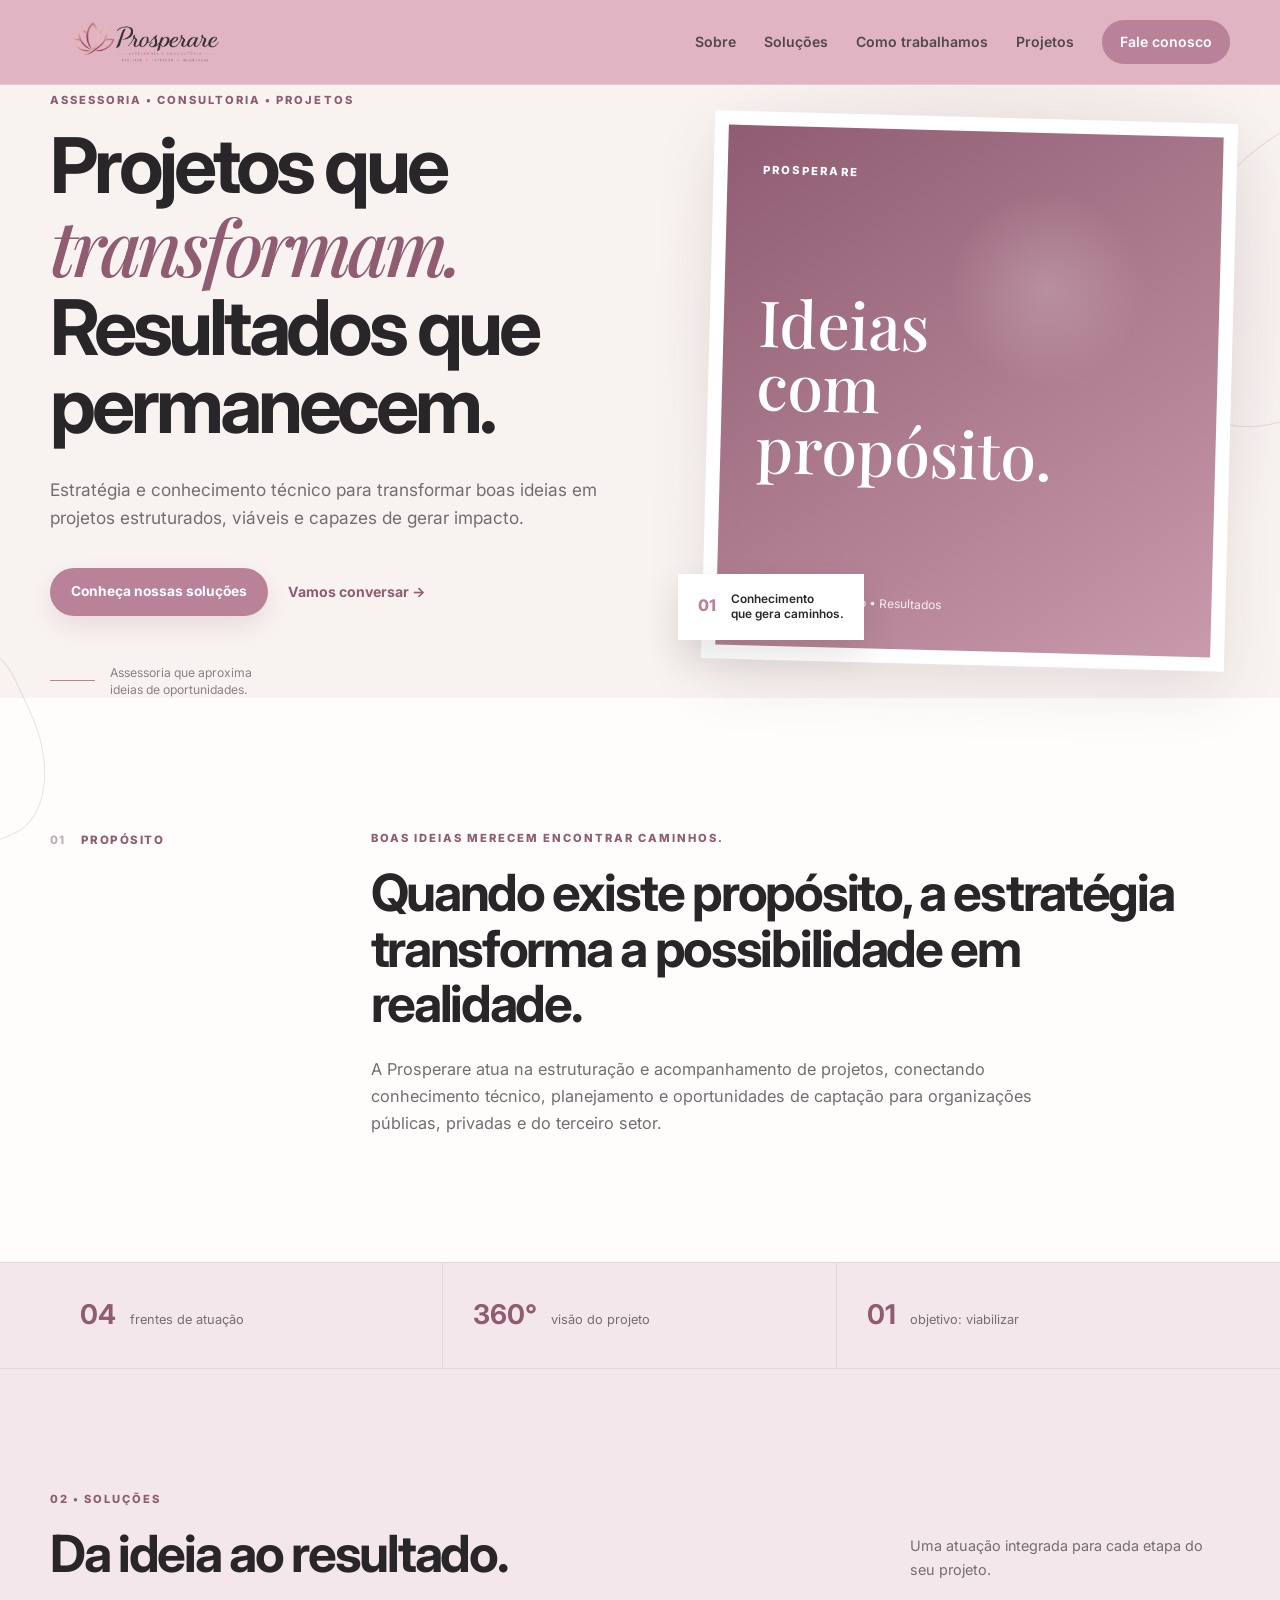
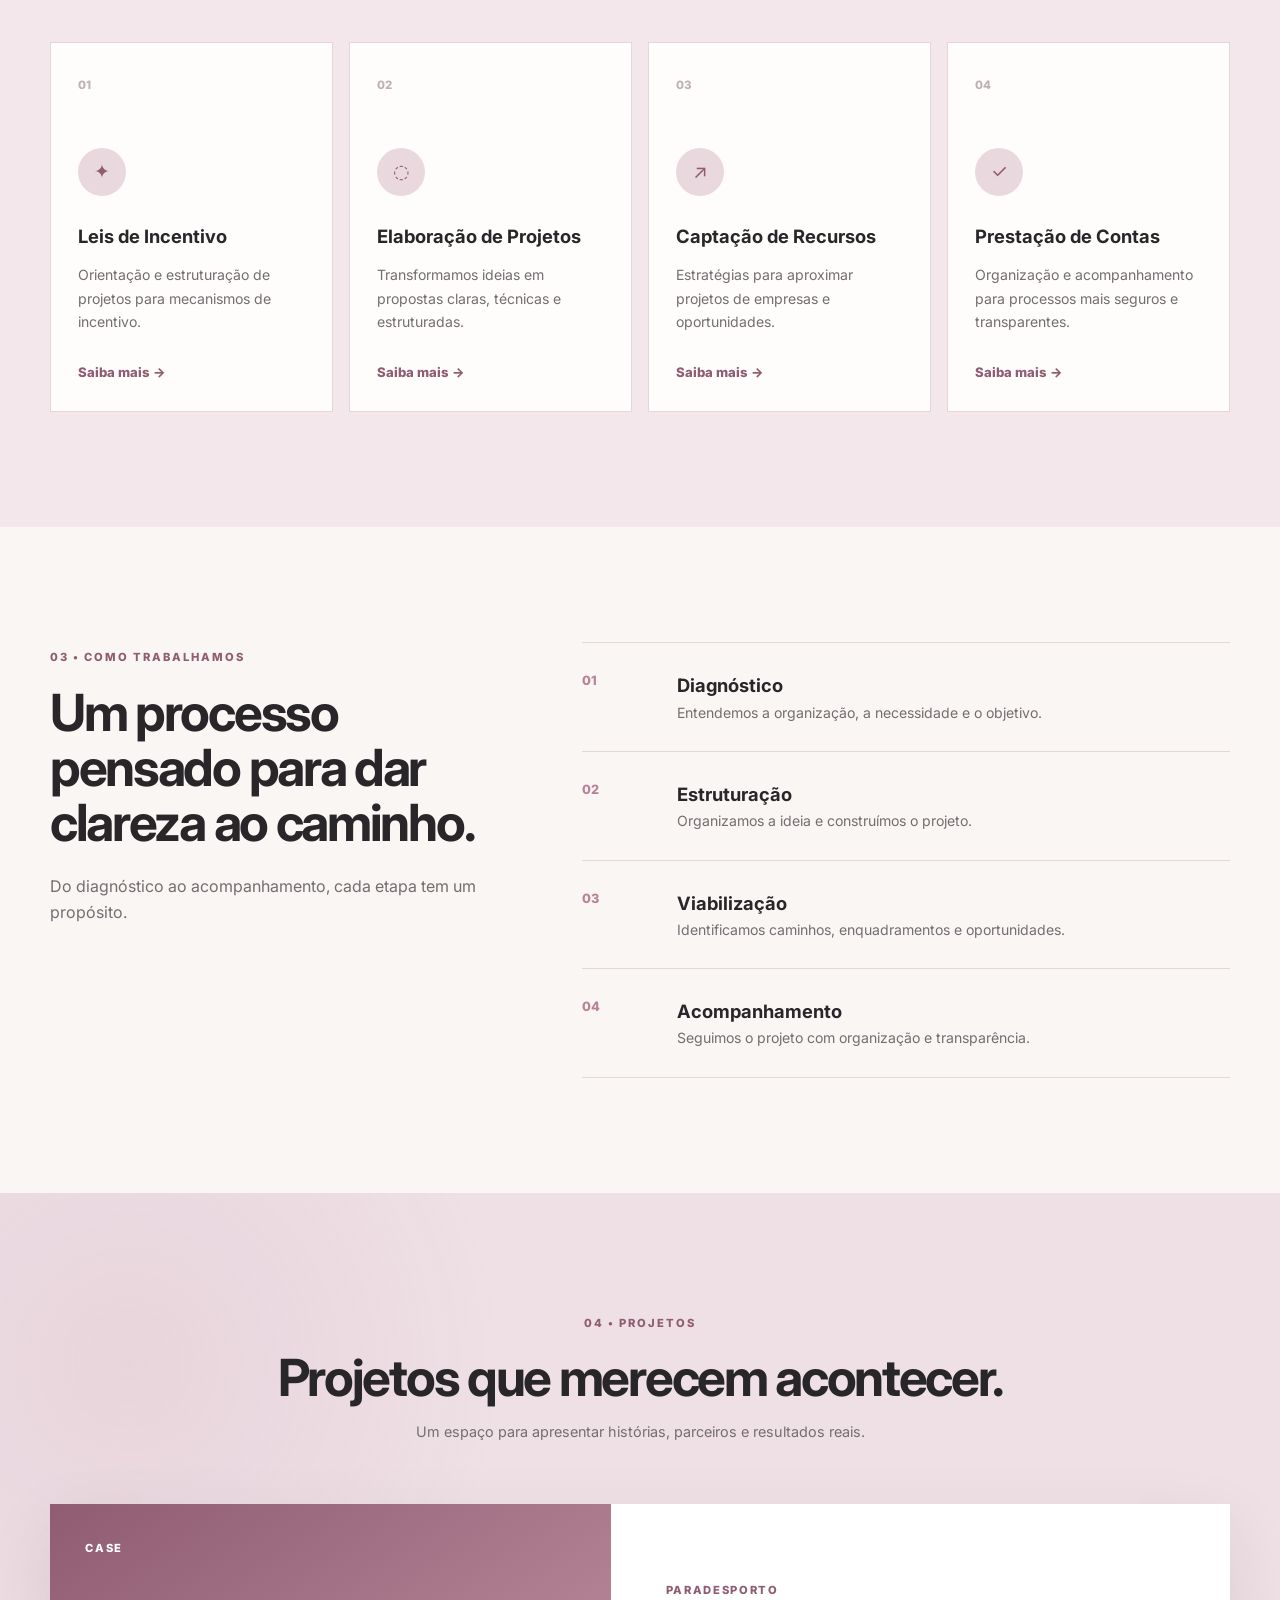
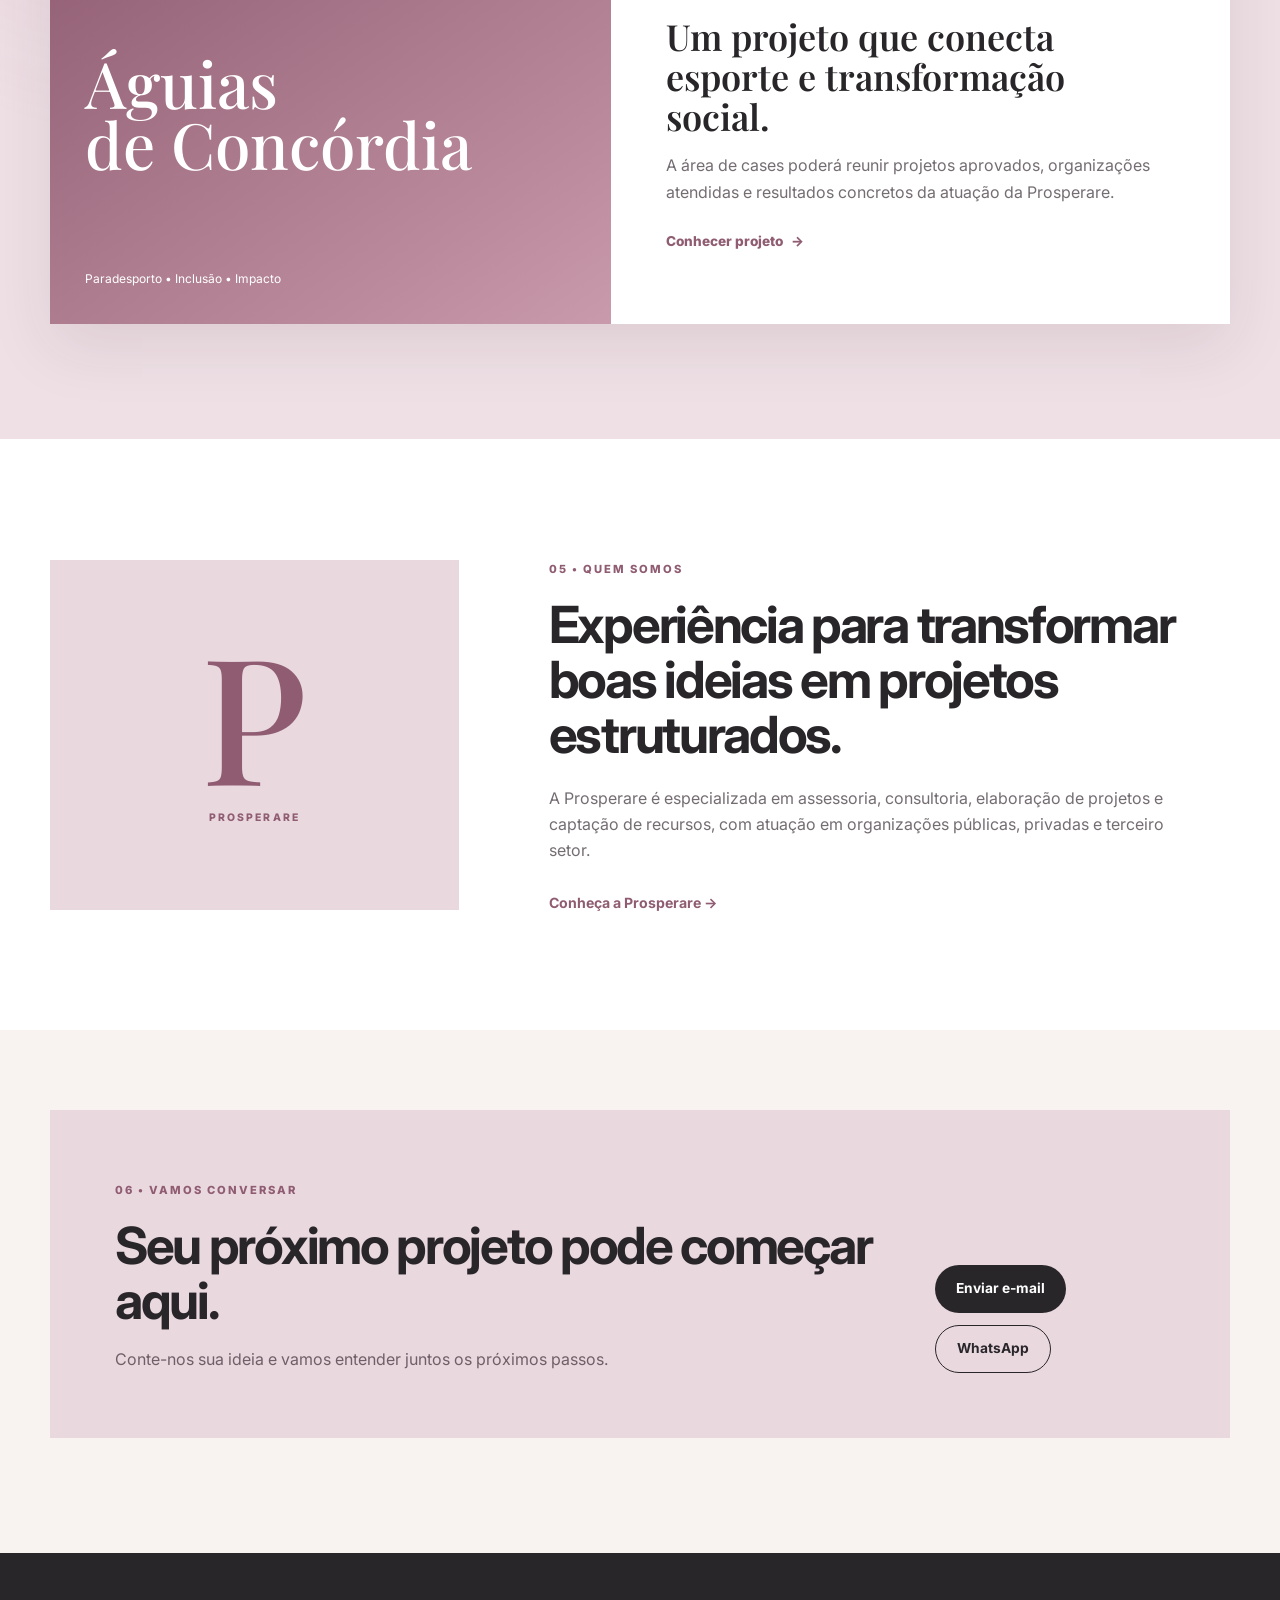
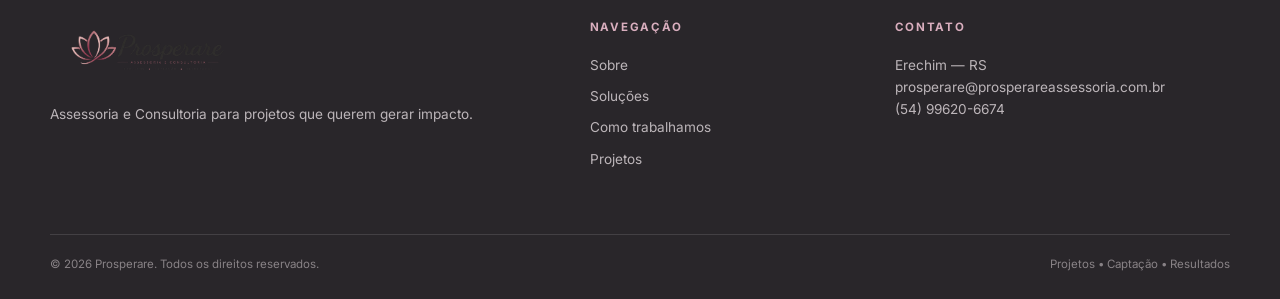
==== index.html @ 9f31856b "Primeira versão do site Prosperare" ====
<!DOCTYPE html>
<html lang="pt-BR">

<head>
  <meta charset="UTF-8">
  <meta name="viewport" content="width=device-width, initial-scale=1.0">

  <meta name="description" content="Prosperare Assessoria e Consultoria — projetos, leis de incentivo, captação de recursos e prestação de contas.">
  <title>Prosperare | Assessoria e Consultoria</title>

  <link rel="icon" href="assets/logo-prosperare.png" type="image/png">

  <link rel="preconnect" href="https://fonts.googleapis.com">
  <link rel="preconnect" href="https://fonts.gstatic.com" crossorigin>
  <link href="https://fonts.googleapis.com/css2?family=Inter:wght@400;500;600;700&family=Playfair+Display:wght@500;600;700&display=swap" rel="stylesheet">

  <link rel="stylesheet" href="style.css">
</head>

<body>
  <header class="header">
    <div class="container header-inner">
      <a class="brand" href="#inicio" aria-label="Prosperare">
        <img src="assets/2026_imgs/logo_prosperare_2026.png" alt="Prosperare Assessoria e Consultoria">
      </a>

      <button class="menu-toggle" type="button" aria-expanded="false" aria-controls="main-nav" aria-label="Abrir menu">
        <span></span><span></span><span></span>
      </button>

      <nav class="nav" id="main-nav" aria-label="Navegação principal">
        <a href="#sobre">Sobre</a>
        <a href="#solucoes">Soluções</a>
        <a href="#processo">Como trabalhamos</a>
        <a href="#projetos">Projetos</a>
        <a href="#contato" class="nav-button">Fale conosco</a>
      </nav>
    </div>
  </header>

  <main>
    <section class="hero" id="inicio">
      <div class="hero-petal petal-a" aria-hidden="true"></div>
      <div class="hero-petal petal-b" aria-hidden="true"></div>

      <div class="container hero-grid">
        <div class="hero-content reveal">
          <span class="eyebrow">ASSESSORIA • CONSULTORIA • PROJETOS</span>

          <h1>
            Projetos que <em>transformam.</em><br>
            Resultados que permanecem.
          </h1>

          <p class="hero-text">
            Estratégia e conhecimento técnico para transformar boas ideias
            em projetos estruturados, viáveis e capazes de gerar impacto.
          </p>

          <div class="hero-actions">
            <a href="#solucoes" class="btn btn-primary">Conheça nossas soluções</a>
            <a href="#contato" class="text-link">Vamos conversar <span>→</span></a>
          </div>

          <div class="hero-signature">
            <span></span>
            <p>Assessoria que aproxima<br>ideias de oportunidades.</p>
          </div>
        </div>

        <div class="hero-visual reveal">
          <div class="image-frame">
            <div class="image-placeholder">
              <span>PROSPERARE</span>
              <strong>Ideias<br>com propósito.</strong>
              <small>Projetos • Captação • Resultados</small>
            </div>
          </div>
          <div class="hero-caption">
            <span>01</span>
            <p>Conhecimento<br>que gera caminhos.</p>
          </div>
        </div>
      </div>
    </section>

    <section class="intro-section" id="sobre">
      <div class="container intro-grid">
        <div class="section-label reveal">
          <span>01</span>
          <p>PROPÓSITO</p>
        </div>

        <div class="intro-copy reveal">
          <span class="eyebrow">BOAS IDEIAS MERECEM ENCONTRAR CAMINHOS.</span>
          <h2>Quando existe propósito, a estratégia transforma a possibilidade em realidade.</h2>
          <p>
            A Prosperare atua na estruturação e acompanhamento de projetos,
            conectando conhecimento técnico, planejamento e oportunidades de
            captação para organizações públicas, privadas e do terceiro setor.
          </p>
        </div>
      </div>
    </section>

    <section class="numbers-section">
      <div class="container numbers">
        <div class="number-item">
          <strong>04</strong>
          <span>frentes de atuação</span>
        </div>
        <div class="number-item">
          <strong>360°</strong>
          <span>visão do projeto</span>
        </div>
        <div class="number-item">
          <strong>01</strong>
          <span>objetivo: viabilizar</span>
        </div>
      </div>
    </section>

    <section class="solutions-section section" id="solucoes">
      <div class="container">
        <div class="section-heading reveal">
          <div>
            <span class="eyebrow">02 • SOLUÇÕES</span>
            <h2>Da ideia ao resultado.</h2>
          </div>
          <p>Uma atuação integrada para cada etapa do seu projeto.</p>
        </div>

        <div class="solutions-grid">
          <article class="solution reveal">
            <span class="solution-number">01</span>
            <div class="solution-symbol">✦</div>
            <h3>Leis de Incentivo</h3>
            <p>Orientação e estruturação de projetos para mecanismos de incentivo.</p>
            <a href="#contato">Saiba mais <span>→</span></a>
          </article>

          <article class="solution reveal">
            <span class="solution-number">02</span>
            <div class="solution-symbol">◌</div>
            <h3>Elaboração de Projetos</h3>
            <p>Transformamos ideias em propostas claras, técnicas e estruturadas.</p>
            <a href="#contato">Saiba mais <span>→</span></a>
          </article>

          <article class="solution reveal">
            <span class="solution-number">03</span>
            <div class="solution-symbol">↗</div>
            <h3>Captação de Recursos</h3>
            <p>Estratégias para aproximar projetos de empresas e oportunidades.</p>
            <a href="#contato">Saiba mais <span>→</span></a>
          </article>

          <article class="solution reveal">
            <span class="solution-number">04</span>
            <div class="solution-symbol">✓</div>
            <h3>Prestação de Contas</h3>
            <p>Organização e acompanhamento para processos mais seguros e transparentes.</p>
            <a href="#contato">Saiba mais <span>→</span></a>
          </article>
        </div>
      </div>
    </section>

    <section class="process-section section" id="processo">
      <div class="container process-grid">
        <div class="process-title reveal">
          <span class="eyebrow">03 • COMO TRABALHAMOS</span>
          <h2>Um processo pensado para dar clareza ao caminho.</h2>
          <p>Do diagnóstico ao acompanhamento, cada etapa tem um propósito.</p>
        </div>

        <div class="process-list">
          <div class="process-step reveal">
            <span>01</span>
            <div>
              <h3>Diagnóstico</h3>
              <p>Entendemos a organização, a necessidade e o objetivo.</p>
            </div>
          </div>
          <div class="process-step reveal">
            <span>02</span>
            <div>
              <h3>Estruturação</h3>
              <p>Organizamos a ideia e construímos o projeto.</p>
            </div>
          </div>
          <div class="process-step reveal">
            <span>03</span>
            <div>
              <h3>Viabilização</h3>
              <p>Identificamos caminhos, enquadramentos e oportunidades.</p>
            </div>
          </div>
          <div class="process-step reveal">
            <span>04</span>
            <div>
              <h3>Acompanhamento</h3>
              <p>Seguimos o projeto com organização e transparência.</p>
            </div>
          </div>
        </div>
      </div>
    </section>

    <section class="projects-section section" id="projetos">
      <div class="container">
        <div class="section-heading centered reveal">
          <span class="eyebrow">04 • PROJETOS</span>
          <h2>Projetos que merecem acontecer.</h2>
          <p>Um espaço para apresentar histórias, parceiros e resultados reais.</p>
        </div>

        <article class="case reveal">
          <div class="case-image">
            <span>CASE</span>
            <strong>Águias<br>de Concórdia</strong>
            <small>Paradesporto • Inclusão • Impacto</small>
          </div>
          <div class="case-copy">
            <span class="case-tag">PARADESPORTO</span>
            <h3>Um projeto que conecta esporte e transformação social.</h3>
            <p>
              A área de cases poderá reunir projetos aprovados, organizações
              atendidas e resultados concretos da atuação da Prosperare.
            </p>
            <a class="case-link" href="https://rafaeldataanalytics.github.io/aguias-concordia/" target="_blank" rel="noopener noreferrer">
              Conhecer projeto <span>→</span>
            </a>
          </div>
        </article>
      </div>
    </section>

    <section class="about-section section">
      <div class="container about-grid">
        <div class="about-mark reveal">
          <span>P</span>
          <p>PROSPERARE</p>
        </div>
        <div class="about-copy reveal">
          <span class="eyebrow">05 • QUEM SOMOS</span>
          <h2>Experiência para transformar boas ideias em projetos estruturados.</h2>
          <p>
            A Prosperare é especializada em assessoria, consultoria,
            elaboração de projetos e captação de recursos, com atuação em
            organizações públicas, privadas e terceiro setor.
          </p>
          <a class="text-link" href="#contato">Conheça a Prosperare <span>→</span></a>
        </div>
      </div>
    </section>

    <section class="contact-section" id="contato">
      <div class="container contact-box reveal">
        <div>
          <span class="eyebrow">06 • VAMOS CONVERSAR</span>
          <h2>Seu próximo projeto pode começar aqui.</h2>
          <p>Conte-nos sua ideia e vamos entender juntos os próximos passos.</p>
        </div>
        <div class="contact-actions">
          <a class="btn btn-dark" href="mailto:prosperare@prosperareassessoria.com.br">Enviar e-mail</a>
          <a class="btn btn-outline" href="https://wa.me/5554996206674" target="_blank" rel="noopener noreferrer">WhatsApp</a>
        </div>
      </div>
    </section>
  </main>

  <footer class="footer">
    <div class="container footer-grid">
      <div>
        <img src="assets/2026_imgs/logo_prosperare_2026.png" class="footer-logo" alt="Prosperare">
        <p>Assessoria e Consultoria para projetos que querem gerar impacto.</p>
      </div>
      <div>
        <h3>Navegação</h3>
        <a href="#sobre">Sobre</a>
        <a href="#solucoes">Soluções</a>
        <a href="#processo">Como trabalhamos</a>
        <a href="#projetos">Projetos</a>
      </div>
      <div>
        <h3>Contato</h3>
        <p>Erechim — RS</p>
        <p>prosperare@prosperareassessoria.com.br</p>
        <p>(54) 99620-6674</p>
      </div>
    </div>
    <div class="container footer-bottom">
      <span>© 2026 Prosperare. Todos os direitos reservados.</span>
      <span>Projetos • Captação • Resultados</span>
    </div>
  </footer>

  <script src="script.js"></script>
</body>

</html>
---- style.css ----
/* =========================================================
   PROSPERARE 2.0 — FEMININA / EDITORIAL / SOFISTICADA
   ========================================================= */

:root {
  --rose: #b98298;
  --rose-dark: #8f5c71;
  --rose-soft: #ead8df;
  --rose-pale: #f3e7eb;

  --cream: #f8f3f1;
  --paper: #fffdfc;

  --ink: #29262a;
  --muted: #746d72;
  --line: #e3d7dc;

  --shadow: 0 22px 60px rgba(70, 40, 51, 0.1);
}

* {
  margin: 0;
  padding: 0;
  box-sizing: border-box;
}

html {
  scroll-behavior: smooth;
  scroll-padding-top: 85px;
}

body {
  font-family: "Inter", sans-serif;
  background: var(--cream);
  color: var(--ink);
  line-height: 1.65;
}

main {
  background: var(--line);
}

a {
  color: inherit;
  text-decoration: none;
}
img {
  display: block;
  max-width: 100%;
}

.container {
  width: min(1180px, calc(100% - 40px));
  margin-inline: auto;
}

.eyebrow {
  display: inline-block;
  color: var(--rose-dark);
  font-size: 0.7rem;
  font-weight: 800;
  letter-spacing: 0.18em;
  text-transform: uppercase;
  margin-bottom: 18px;
}

/* HEADER */
.header {
  position: sticky;
  top: 0;
  z-index: 1000;

  background: rgba(224, 176, 192, 0.94);
  backdrop-filter: blur(15px);

  border-bottom: 1px solid #dfcdd4;
}

.header-inner {
  min-height: 84px;
  display: flex;
  align-items: center;
  justify-content: space-between;
}

.brand img {
  width: 190px;
}

.nav {
  display: flex;
  align-items: center;
  gap: 28px;
  font-size: 0.88rem;
  font-weight: 600;
}

.nav a:not(.nav-button) {
  position: relative;
  color: #4f494e;
}

.nav a:not(.nav-button)::after {
  content: "";
  position: absolute;
  left: 0;
  bottom: -7px;
  width: 0;
  height: 1px;
  background: var(--rose);
  transition: width 0.25s ease;
}

.nav a:hover {
  color: var(--rose-dark);
}
.nav a:hover::after {
  width: 100%;
}

.nav-button {
  padding: 10px 18px;
  background: var(--rose);
  color: white;
  border-radius: 999px;
  transition:
    transform 0.25s ease,
    background 0.25s ease;
}

.nav-button:hover {
  background: var(--rose-dark);
  transform: translateY(-2px);
}

.menu-toggle {
  display: none;
  border: 0;
  background: transparent;
  cursor: pointer;
}

.menu-toggle span {
  display: block;
  width: 26px;
  height: 2px;
  background: var(--ink);
  margin: 5px 0;
}

/* HERO */
.hero {
  background:
    radial-gradient(
      circle at 78% 35%,
      rgba(185, 130, 152, 0.18),
      transparent 32%
    ),
    #f8f3f1;
}

.hero-grid {
  display: grid;
  grid-template-columns: 1.05fr 0.95fr;
  gap: 80px;
  align-items: center;
}

.hero h1 {
  max-width: 750px;
  font-size: clamp(3rem, 6vw, 5.4rem);
  line-height: 1.02;
  letter-spacing: -0.055em;
  font-weight: 700;
}

.hero h1 em {
  color: var(--rose-dark);
  font-family: "Playfair Display", serif;
  font-weight: 500;
}

.hero-text {
  max-width: 610px;
  margin: 30px 0 35px;
  color: var(--muted);
  font-size: 1.08rem;
}

.hero-actions {
  display: flex;
  align-items: center;
  flex-wrap: wrap;
  gap: 20px;
}

.btn {
  display: inline-flex;
  align-items: center;
  justify-content: center;
  min-height: 48px;
  padding: 0 21px;
  border-radius: 999px;
  font-size: 0.86rem;
  font-weight: 700;
  transition:
    transform 0.25s ease,
    box-shadow 0.25s ease,
    background 0.25s ease;
}

.btn:hover {
  transform: translateY(-3px);
}

.btn-primary {
  background: var(--rose);
  color: white;
  box-shadow: 0 10px 25px rgba(185, 130, 152, 0.22);
}

.btn-primary:hover {
  background: var(--rose-dark);
  box-shadow: 0 15px 30px rgba(143, 92, 113, 0.22);
}

.btn-dark {
  background: var(--ink);
  color: white;
}
.btn-dark:hover {
  background: var(--rose-dark);
}

.btn-outline {
  border: 1px solid var(--ink);
  color: var(--ink);
}

.btn-outline:hover {
  background: var(--ink);
  color: white;
}

.text-link {
  color: var(--rose-dark);
  font-weight: 700;
  font-size: 0.88rem;
}

.text-link span,
.solution a span,
.case-link span {
  display: inline-block;
  transition: transform 0.25s ease;
}

.text-link:hover span,
.solution a:hover span,
.case-link:hover span {
  transform: translateX(5px);
}

.hero-signature {
  display: flex;
  align-items: center;
  gap: 15px;
  margin-top: 48px;
}

.hero-signature > span {
  width: 45px;
  height: 1px;
  background: var(--rose);
}

.hero-signature p {
  color: #8a8186;
  font-size: 0.76rem;
  line-height: 1.4;
}

/* HERO VISUAL */
.hero-visual {
  position: relative;
}

.image-frame {
  padding: 14px;
  background: white;
  box-shadow: var(--shadow);
  transform: rotate(1.5deg);
}

.image-placeholder {
  min-height: 520px;
  padding: 35px;
  display: flex;
  flex-direction: column;
  justify-content: space-between;
  color: white;
  background:
    radial-gradient(
      circle at 65% 30%,
      rgba(255, 255, 255, 0.18),
      transparent 20%
    ),
    linear-gradient(145deg, #8f5c71, #c99aab);
}

.image-placeholder span {
  font-size: 0.7rem;
  letter-spacing: 0.2em;
  font-weight: 800;
}

.image-placeholder strong {
  font:
    500 clamp(3rem, 5vw, 4.8rem)/0.98 "Playfair Display",
    serif;
}

.image-placeholder small {
  font-size: 0.75rem;
  color: #f8edf1;
}

.hero-caption {
  position: absolute;
  left: -30px;
  bottom: 25px;
  padding: 18px 20px;
  display: flex;
  gap: 15px;
  background: white;
  box-shadow: 0 15px 35px rgba(50, 30, 38, 0.12);
}

.hero-caption span {
  color: var(--rose);
  font-weight: 800;
}

.hero-caption p {
  font-size: 0.74rem;
  line-height: 1.3;
  font-weight: 600;
}

/* DECOR */
.hero-petal {
  position: absolute;
  border: 1px solid rgba(185, 130, 152, 0.25);
  border-radius: 70% 30% 60% 40%;
  transform: rotate(25deg);
}

.petal-a {
  width: 230px;
  height: 350px;
  right: -130px;
  top: 90px;
}

.petal-b {
  width: 120px;
  height: 190px;
  left: -80px;
  bottom: 60px;
  transform: rotate(-25deg);
}

/* INTRO */
.intro-section {
  padding: 125px 0;
  background: var(--paper);
}

.intro-grid {
  display: grid;
  grid-template-columns: 0.28fr 1fr;
  gap: 80px;
}

.section-label {
  padding-top: 8px;
  display: flex;
  gap: 15px;
  color: var(--rose-dark);
  font-size: 0.72rem;
  font-weight: 800;
  letter-spacing: 0.13em;
}

.section-label span {
  color: #bcaeb4;
}

.intro-copy {
  max-width: 850px;
}

.intro-copy h2,
.section-heading h2,
.process-title h2,
.about-copy h2,
.contact-box h2 {
  font-size: clamp(2.3rem, 4vw, 4rem);
  line-height: 1.08;
  letter-spacing: -0.045em;
}

.intro-copy p {
  max-width: 700px;
  margin-top: 25px;
  color: var(--muted);
  font-size: 1.02rem;
}

/* NUMBERS */
.numbers-section {
  background: var(--rose-pale);
  border-block: 1px solid var(--line);
}

.numbers {
  display: grid;
  grid-template-columns: repeat(3, 1fr);
}

.number-item {
  padding: 30px;
  display: flex;
  align-items: baseline;
  gap: 14px;
  border-right: 1px solid var(--line);
}

.number-item:last-child {
  border-right: 0;
}

.number-item strong {
  color: var(--rose-dark);
  font-size: 1.7rem;
}

.number-item span {
  color: #766d72;
  font-size: 0.8rem;
}

/* SOLUTIONS */
.section {
  padding: 115px 0;
}

.solutions-section {
  position: relative;
  background: #f3e7eb;
}

.section-heading {
  display: flex;
  justify-content: space-between;
  align-items: end;
  gap: 50px;
}

.section-heading > p {
  max-width: 320px;
  color: var(--muted);
  font-size: 0.9rem;
}

.solutions-grid {
  margin-top: 60px;
  display: grid;
  grid-template-columns: repeat(4, 1fr);
  gap: 16px;
}

.solution {
  min-height: 365px;
  padding: 27px;
  background: var(--paper);
  border: 1px solid var(--line);

  transition:
    transform 0.3s ease,
    box-shadow 0.3s ease,
    border-color 0.3s ease;
}

.solution:hover {
  transform: translateY(-8px);
  border-color: #cfacba;
  box-shadow: var(--shadow);
}

.solution-number {
  color: #bdb1b6;
  font-size: 0.72rem;
  font-weight: 800;
}

.solution-symbol {
  width: 48px;
  height: 48px;
  margin: 52px 0 25px;
  display: grid;
  place-items: center;
  border-radius: 50%;
  background: var(--rose-soft);
  color: var(--rose-dark);
  font-size: 1.2rem;
}

.solution h3 {
  font-size: 1.15rem;
}
.solution p {
  margin: 12px 0 25px;
  color: var(--muted);
  font-size: 0.88rem;
}
.solution a {
  color: var(--rose-dark);
  font-size: 0.82rem;
  font-weight: 800;
}

/* PROCESS */
.process-section {
  background: #faf6f4;
}

.process-grid {
  display: grid;
  grid-template-columns: 0.8fr 1.2fr;
  gap: 100px;
}

.process-title p {
  margin-top: 22px;
  max-width: 450px;
  color: var(--muted);
}

.process-list {
  border-top: 1px solid var(--line);
}

.process-step {
  display: grid;
  grid-template-columns: 75px 1fr;
  gap: 20px;
  padding: 27px 0;
  border-bottom: 1px solid var(--line);
  transition: padding-left 0.25s ease;
}

.process-step:hover {
  padding-left: 10px;
}
.process-step > span {
  color: var(--rose);
  font-weight: 800;
  font-size: 0.8rem;
}
.process-step h3 {
  font-size: 1.15rem;
}
.process-step p {
  color: var(--muted);
  font-size: 0.88rem;
}

/* PROJECT */
.projects-section {
  position: relative;
  background:
    radial-gradient(
      circle at 10% 20%,
      rgba(185, 130, 152, 0.12),
      transparent 28%
    ),
    #eee0e5;
}

.centered {
  text-align: center;
  display: block;
}
.centered p {
  max-width: 560px;
  margin: 15px auto 0;
}

.case {
  margin-top: 60px;
  display: grid;
  grid-template-columns: 0.95fr 1.05fr;
  background: white;
  box-shadow: var(--shadow);
}

.case-image {
  min-height: 420px;
  padding: 35px;
  display: flex;
  flex-direction: column;
  justify-content: space-between;
  color: white;
  background: linear-gradient(145deg, #8f5c71, #c99aab);
}

.case-image span {
  font-size: 0.7rem;
  letter-spacing: 0.16em;
  font-weight: 800;
}

.case-image strong {
  font:
    500 clamp(2.8rem, 5vw, 4.5rem)/0.95 "Playfair Display",
    serif;
}

.case-image small {
  font-size: 0.75rem;
}

.case-copy {
  padding: 55px;
  align-self: center;
}

.case-tag {
  color: var(--rose-dark);
  font-size: 0.7rem;
  font-weight: 800;
  letter-spacing: 0.15em;
}

.case-copy h3 {
  margin: 16px 0;
  max-width: 550px;
  font:
    600 2.25rem/1.1 "Playfair Display",
    serif;
}

.case-copy p {
  max-width: 520px;
  color: var(--muted);
}
.case-link {
  display: inline-flex;
  gap: 8px;
  margin-top: 25px;
  color: var(--rose-dark);
  font-size: 0.85rem;
  font-weight: 800;
}

/* ABOUT */
.about-section {
  background: white;
}

.about-grid {
  display: grid;
  grid-template-columns: 0.75fr 1.25fr;
  gap: 90px;
  align-items: center;
}

.about-mark {
  min-height: 350px;
  display: grid;
  place-items: center;
  align-content: center;
  background: var(--rose-soft);
  color: var(--rose-dark);
}

.about-mark span {
  font:
    500 11rem/0.8 "Playfair Display",
    serif;
}

.about-mark p {
  margin-top: 25px;
  font-size: 0.65rem;
  letter-spacing: 0.2em;
  font-weight: 800;
}

.about-copy p {
  max-width: 620px;
  margin: 22px 0 25px;
  color: var(--muted);
}

/* CONTACT */
.contact-section {
  padding: 80px 0 115px;
  background: var(--cream);
}

.contact-box {
  padding: 65px;
  display: flex;
  align-items: end;
  justify-content: space-between;
  gap: 50px;
  background: var(--rose-soft);
}

.contact-box p {
  margin-top: 18px;
  color: #705f67;
}
.contact-actions {
  display: flex;
  flex-wrap: wrap;
  gap: 12px;
}

/* FOOTER */
.footer {
  padding: 65px 0 25px;
  background: #29262a;
  color: white;
}

.footer-grid {
  display: grid;
  grid-template-columns: 1.4fr 0.7fr 1fr;
  gap: 70px;
}

.footer-logo {
  width: 195px;
  margin-bottom: 20px;
}

.footer p,
.footer a {
  color: #bcb5b9;
  font-size: 0.85rem;
}

.footer h3 {
  margin-bottom: 17px;
  color: #d9aebe;
  font-size: 0.72rem;
  text-transform: uppercase;
  letter-spacing: 0.15em;
}

.footer-grid > div:nth-child(2) a {
  display: block;
  margin-bottom: 9px;
}

.footer-bottom {
  margin-top: 55px;
  padding-top: 20px;
  display: flex;
  justify-content: space-between;
  gap: 20px;
  border-top: 1px solid rgba(255, 255, 255, 0.12);
  color: #888286;
  font-size: 0.72rem;
}

/* REVEAL */
.reveal {
  opacity: 0;
  transform: translateY(25px);
  transition:
    opacity 0.75s ease,
    transform 0.75s ease;
}

.reveal.visible {
  opacity: 1;
  transform: translateY(0);
}

/* RESPONSIVE */
@media (max-width: 980px) {
  .hero-grid,
  .intro-grid,
  .process-grid,
  .about-grid {
    grid-template-columns: 1fr;
    gap: 50px;
  }

  .solutions-grid {
    grid-template-columns: repeat(2, 1fr);
  }

  .hero-visual {
    max-width: 650px;
    margin-inline: auto;
    width: 100%;
  }

  .case {
    grid-template-columns: 1fr;
  }

  .contact-box {
    align-items: flex-start;
    flex-direction: column;
  }

  .footer-grid {
    grid-template-columns: 1fr 1fr;
  }
}

@media (max-width: 760px) {
  .container {
    width: min(100% - 28px, 1180px);
  }

  .header-inner {
    min-height: 72px;
  }
  .brand img {
    width: 155px;
  }

  .menu-toggle {
    display: block;
  }

  .nav {
    display: none;
    position: absolute;
    left: 14px;
    right: 14px;
    top: 72px;
    padding: 17px;
    flex-direction: column;
    align-items: stretch;
    background: white;
    border: 1px solid var(--line);
    box-shadow: var(--shadow);
  }

  .nav.active {
    display: flex;
  }
  .nav a {
    padding: 9px 4px;
  }
  .nav-button {
    text-align: center;
  }

  .hero {
    padding: 65px 0 70px;
  }
  .hero h1 {
    font-size: clamp(2.7rem, 13vw, 4.2rem);
  }
  .image-placeholder {
    min-height: 390px;
  }

  .section {
    padding: 80px 0;
  }

  .section-heading {
    display: block;
  }
  .section-heading > p {
    margin-top: 18px;
  }

  .solutions-grid {
    grid-template-columns: 1fr;
  }

  .numbers {
    grid-template-columns: 1fr;
  }
  .number-item {
    border-right: 0;
    border-bottom: 1px solid var(--line);
  }
  .number-item:last-child {
    border-bottom: 0;
  }

  .case-copy {
    padding: 35px 25px;
  }
  .case-copy h3 {
    font-size: 1.9rem;
  }

  .contact-box {
    padding: 38px 25px;
  }

  .footer-grid {
    grid-template-columns: 1fr;
    gap: 38px;
  }
  .footer-bottom {
    flex-direction: column;
    margin-top: 40px;
  }
}

@media (prefers-reduced-motion: reduce) {
  html {
    scroll-behavior: auto;
  }
  *,
  *::before,
  *::after {
    transition-duration: 0.01ms !important;
    animation-duration: 0.01ms !important;
  }
  .reveal {
    opacity: 1;
    transform: none;
  }
}
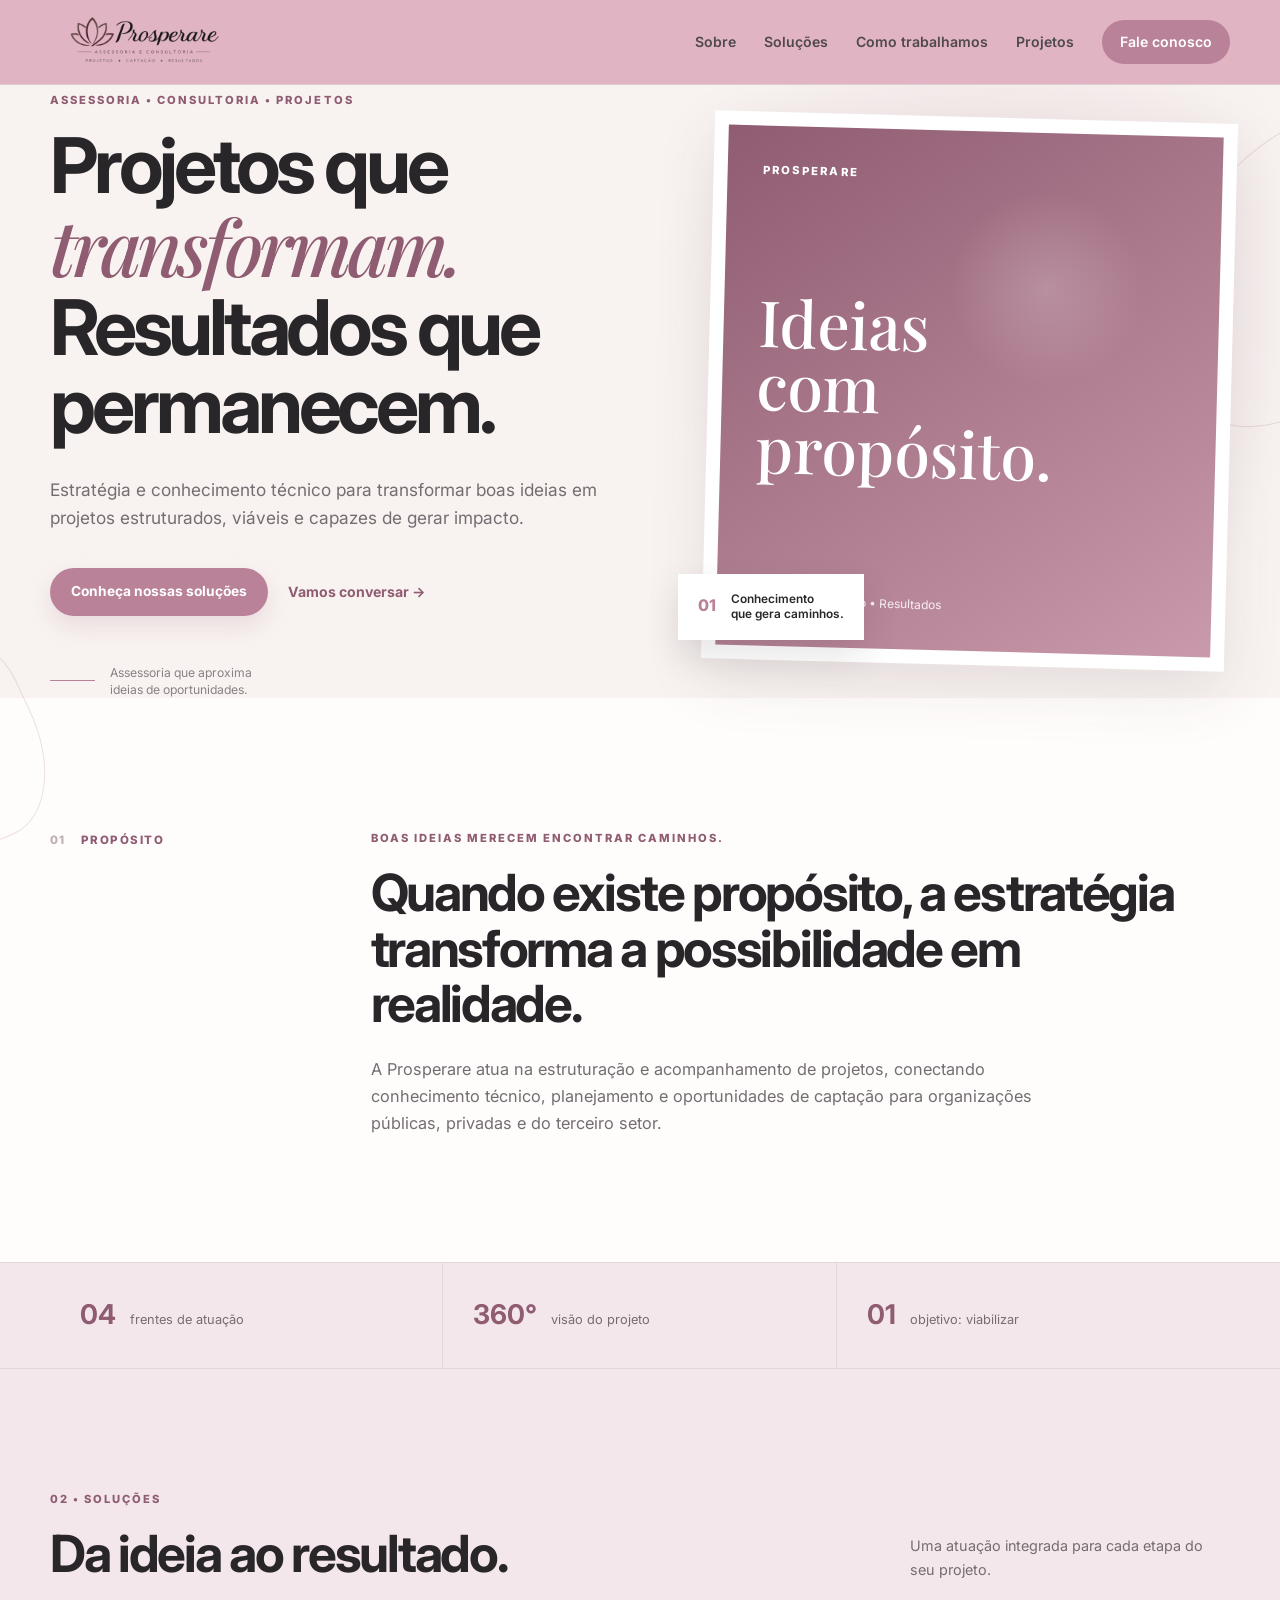
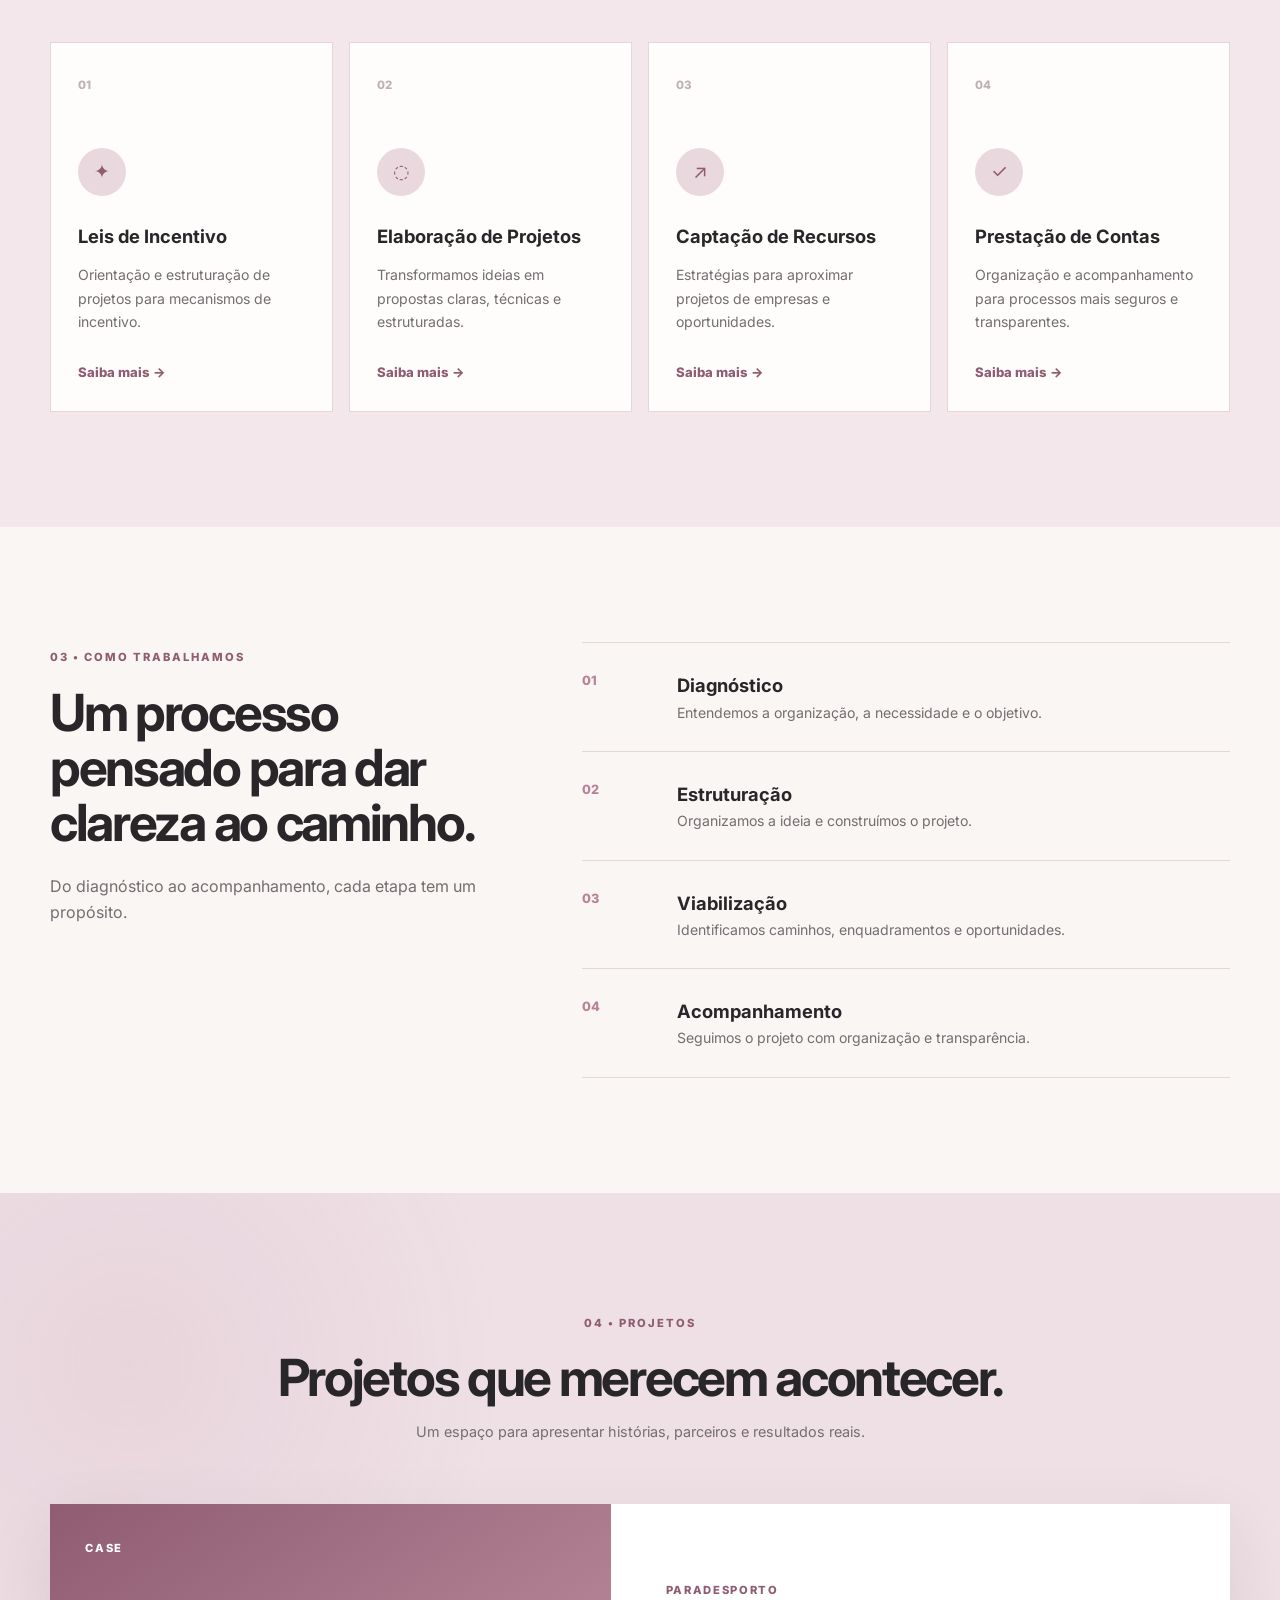
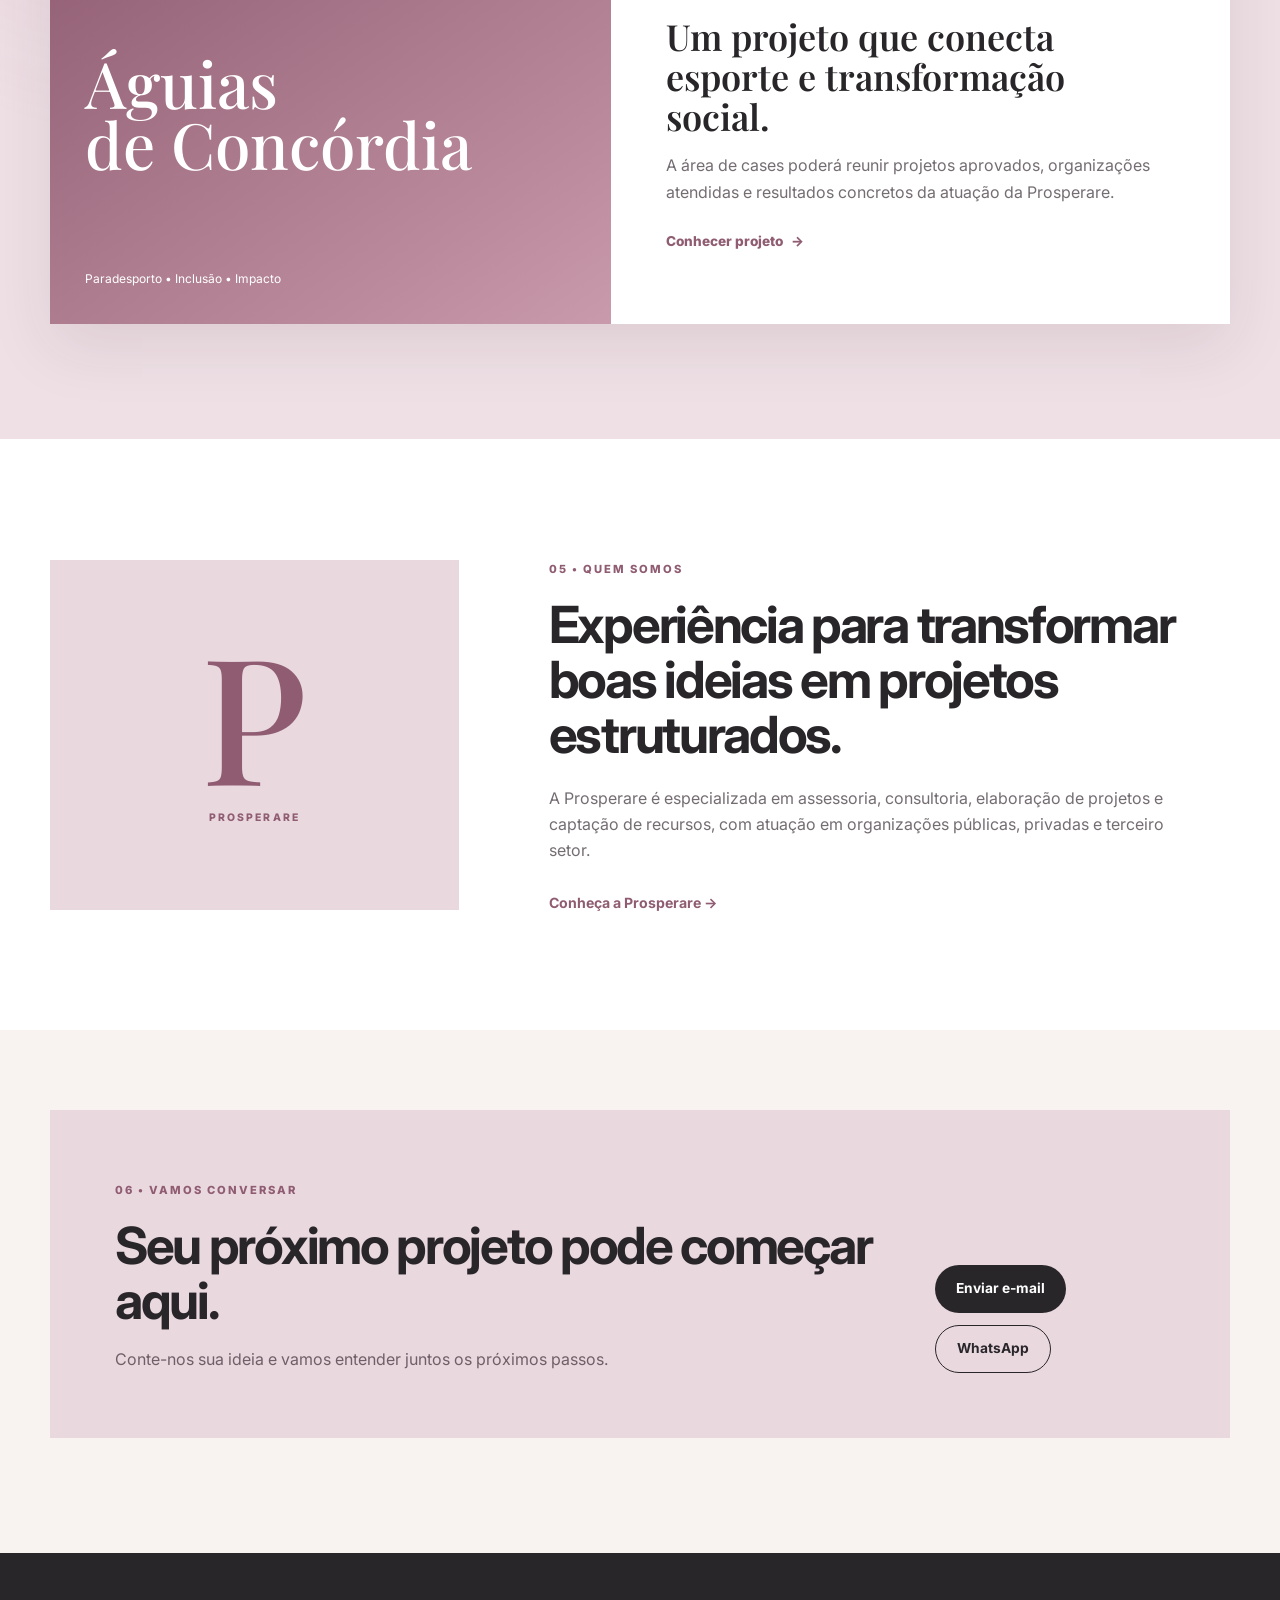
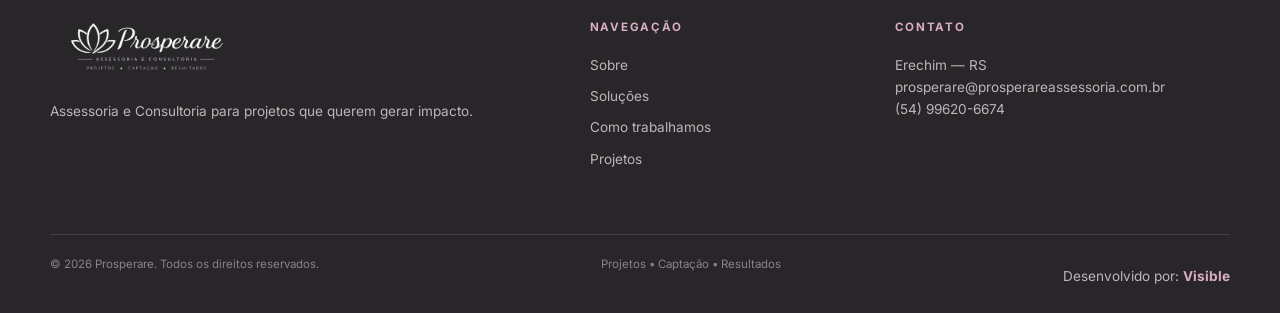
==== commit 559b4137: "Add nos logos header e footer" ====
--- a/index.html
+++ b/index.html
@@ -8,7 +8,7 @@
   <meta name="description" content="Prosperare Assessoria e Consultoria — projetos, leis de incentivo, captação de recursos e prestação de contas.">
   <title>Prosperare | Assessoria e Consultoria</title>
 
-  <link rel="icon" href="assets/logo-prosperare.png" type="image/png">
+  <link rel="icon" href="assets/2026_imgs/logo_prosperare_2026.png" type="image/png">
 
   <link rel="preconnect" href="https://fonts.googleapis.com">
   <link rel="preconnect" href="https://fonts.gstatic.com" crossorigin>
@@ -21,7 +21,7 @@
   <header class="header">
     <div class="container header-inner">
       <a class="brand" href="#inicio" aria-label="Prosperare">
-        <img src="assets/2026_imgs/logo_prosperare_2026.png" alt="Prosperare Assessoria e Consultoria">
+        <img src="assets/2026_imgs/logo_prosperare_web_legivel.png" alt="Prosperare Assessoria e Consultoria">
       </a>
 
       <button class="menu-toggle" type="button" aria-expanded="false" aria-controls="main-nav" aria-label="Abrir menu">
@@ -273,7 +273,7 @@
   <footer class="footer">
     <div class="container footer-grid">
       <div>
-        <img src="assets/2026_imgs/logo_prosperare_2026.png" class="footer-logo" alt="Prosperare">
+        <img src="assets/2026_imgs/logo_prosperare_footer_legivel.png" class="footer-logo" alt="Prosperare">
         <p>Assessoria e Consultoria para projetos que querem gerar impacto.</p>
       </div>
       <div>
@@ -293,6 +293,14 @@
     <div class="container footer-bottom">
       <span>© 2026 Prosperare. Todos os direitos reservados.</span>
       <span>Projetos • Captação • Resultados</span>
+
+      <p class="desenvolvido-por">
+        Desenvolvido por:
+        <a href="https://rafaeldataanalytics.github.io/visible-site/" target="_blank" rel="noopener noreferrer">
+          Visible
+        </a>
+      </p>
+
     </div>
   </footer>
 
--- a/style.css
+++ b/style.css
@@ -85,6 +85,7 @@
 
 .brand img {
   width: 190px;
+  filter: brightness(0.45) saturate(1.15);
 }
 
 .nav {
@@ -745,6 +746,7 @@
 .footer-logo {
   width: 195px;
   margin-bottom: 20px;
+  filter: brightness(0) invert(1);
 }
 
 .footer p,
@@ -775,6 +777,13 @@
   border-top: 1px solid rgba(255, 255, 255, 0.12);
   color: #888286;
   font-size: 0.72rem;
+}
+
+.footer a:hover {
+  color: var(--rose-dark);
+}
+.footer a:hover::after {
+  width: 100%;
 }
 
 /* REVEAL */
@@ -937,3 +946,20 @@
     transform: none;
   }
 }
+
+.desenvolvido-por {
+  margin-top: 10px;
+  font-size: 0.8rem;
+  color: #888286;
+}
+
+.desenvolvido-por a {
+  color: #d9aebe;
+  font-weight: 700;
+  text-decoration: none;
+  transition: color 0.2s ease;
+}
+
+.desenvolvido-por a:hover {
+  color: #ffffff;
+}
